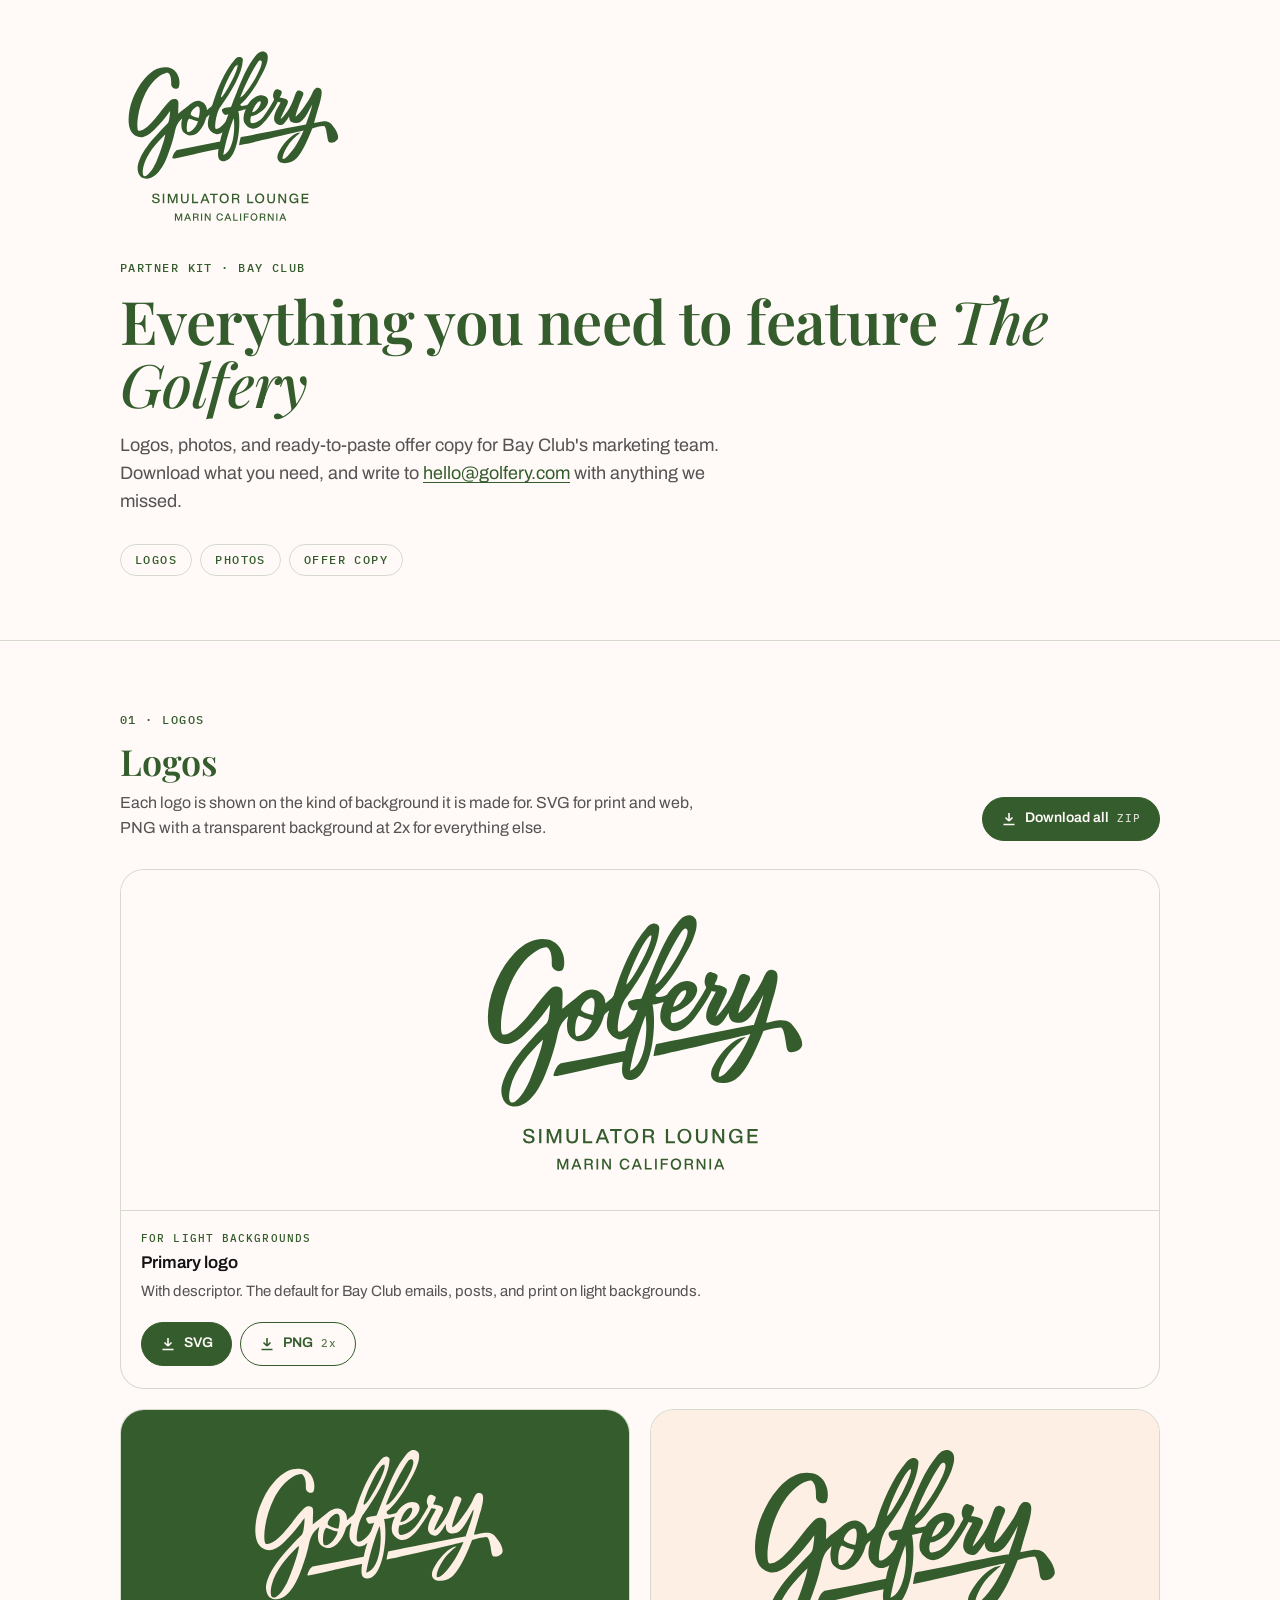
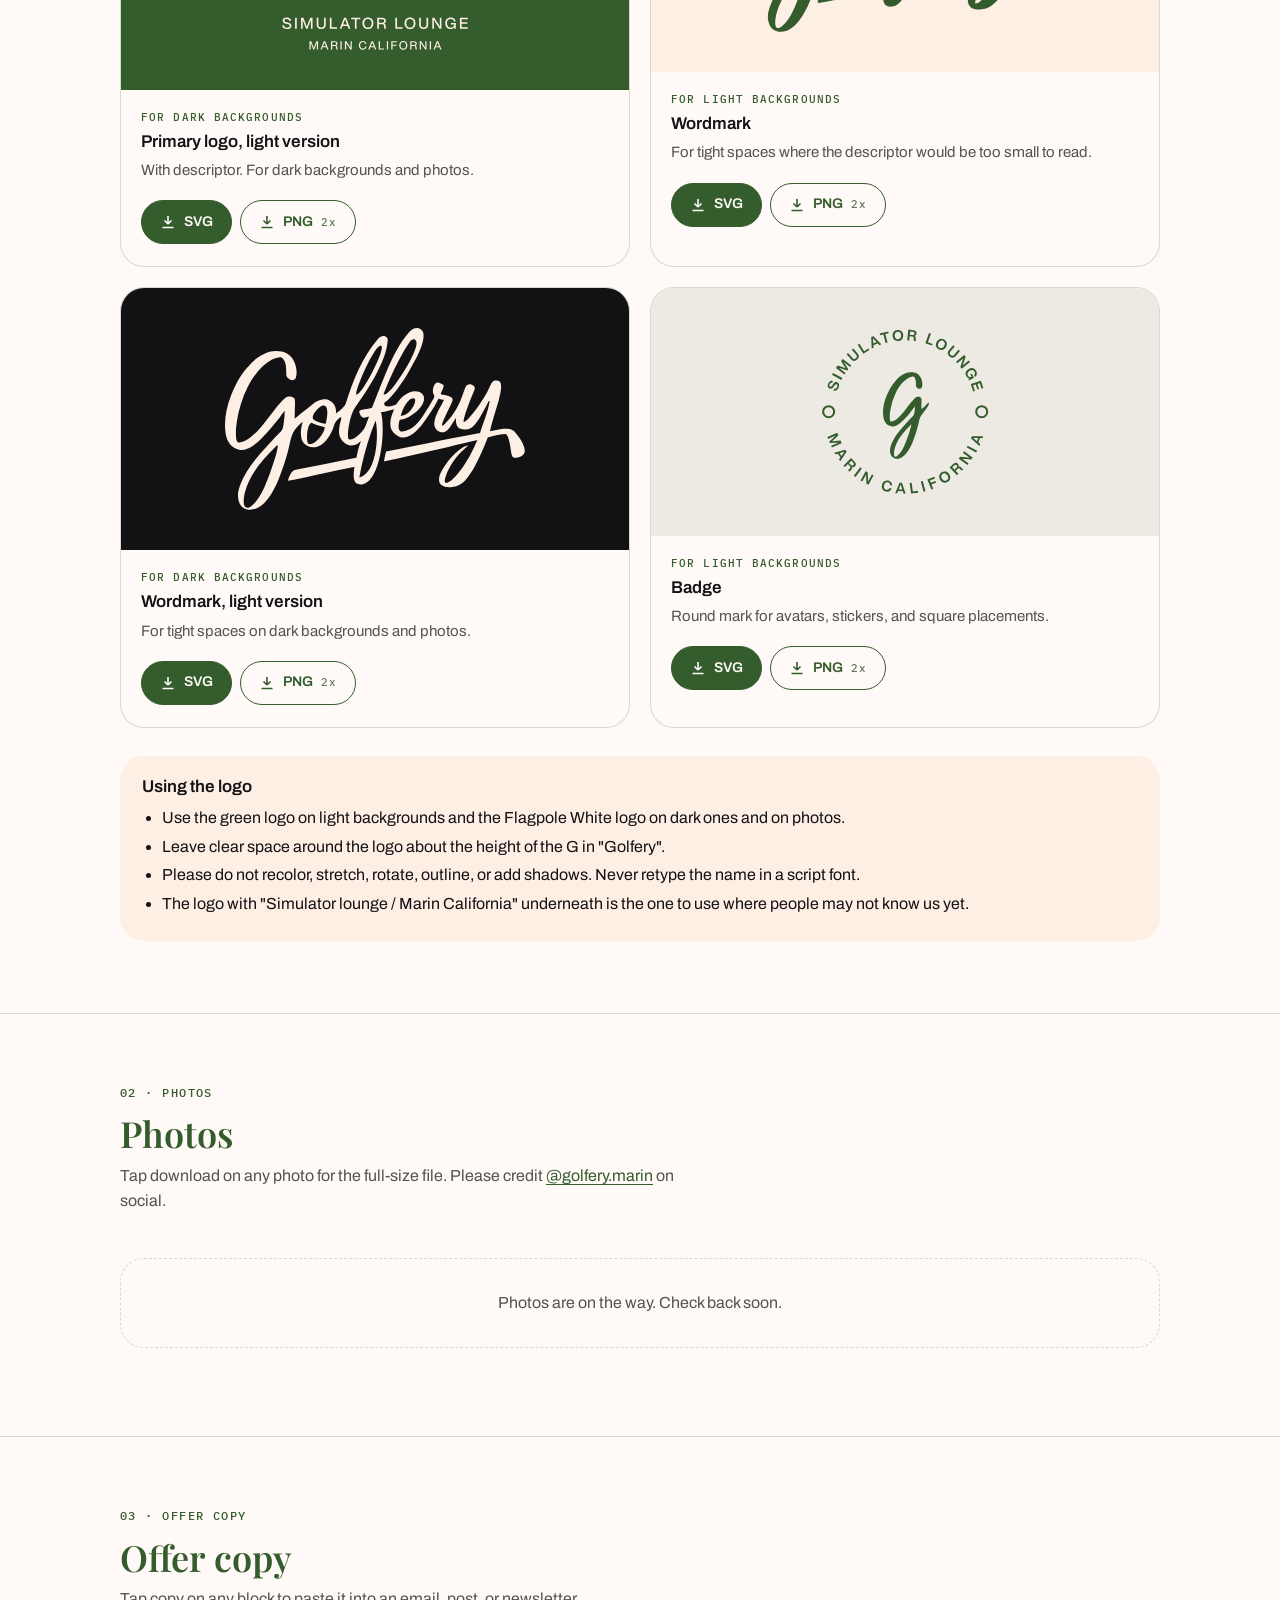
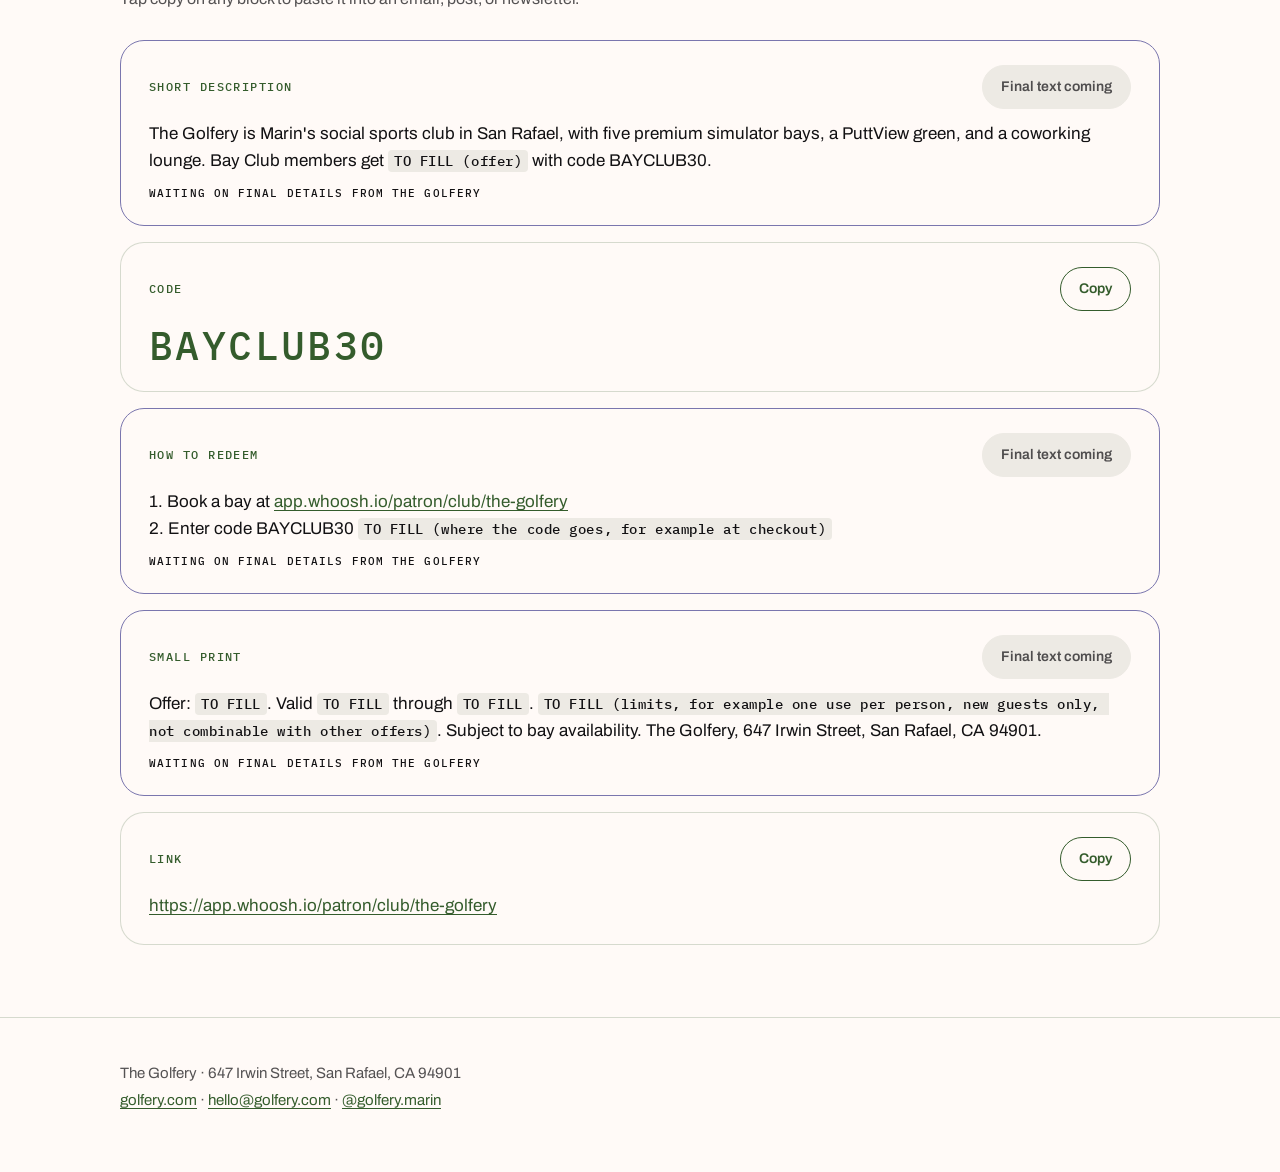
==== partners/bayclub/index.html @ 9bddb44e "Add a standalone Bay Club partner kit page New page at /partners/bayclub/ (noindex, not linked from " ====
<!doctype html>
<html lang="en">
<head>
  <meta charset="utf-8">
  <meta name="viewport" content="width=device-width, initial-scale=1">
  <title>The Golfery × Bay Club partner kit</title>
  <meta name="description" content="Logos, photos, and offer copy for Bay Club's marketing team.">
  <meta name="robots" content="noindex">
  <link rel="preconnect" href="https://fonts.googleapis.com">
  <link rel="preconnect" href="https://fonts.gstatic.com" crossorigin>
  <link href="https://fonts.googleapis.com/css2?family=Archivo:wght@400;500;600;700&family=IBM+Plex+Mono:wght@400;500&family=Playfair+Display:ital,wght@0,500;0,600;1,500&display=swap" rel="stylesheet">
  <link rel="icon" type="image/png" href="/assets/favicon.png">
  <style>
    /* Values from tokens/brand-tokens.json 0.5.0 */
    :root {
      --white: #FFFAF7;   /* chalk_white */
      --green: #345C2C;   /* golfery_green */
      --cream: #FEEFE5;   /* flagpole_white */
      --purple: #7A76AE;  /* accent_purple */
      --black: #121113;   /* shade_black */
      --grey: #EDEAE4;    /* hazy_grey */
      --rule: rgb(52 92 44 / 0.2);
      --muted: rgb(18 17 19 / 0.72);
      --display: "Playfair Display", Georgia, serif;
      --body: "Archivo", Helvetica, Arial, sans-serif;
      --mono: "IBM Plex Mono", Menlo, monospace;
      --radius: 24px;
    }
    * { box-sizing: border-box; }
    html { -webkit-text-size-adjust: 100%; }
    body {
      margin: 0;
      background: var(--white);
      color: var(--black);
      font: 400 16px/1.55 var(--body);
      -webkit-font-smoothing: antialiased;
    }
    a { color: var(--green); text-underline-offset: 3px; }
    a:focus-visible, button:focus-visible { outline: 2px solid var(--purple); outline-offset: 2px; }
    img { max-width: 100%; }

    .wrap { max-width: 1120px; margin: 0 auto; padding: 0 16px; }
    @media (min-width: 720px) { .wrap { padding: 0 40px; } }

    h1, h2 { font-family: var(--display); font-weight: 600; color: var(--green); margin: 0; }
    h1 { font-size: clamp(36px, 7vw, 60px); line-height: 1.04; letter-spacing: -0.01em; }
    h1 em { font-style: italic; font-weight: 500; }
    h2 { font-size: clamp(28px, 4.5vw, 36px); line-height: 1.1; }
    h3 { font: 600 17px/1.3 var(--body); margin: 0; color: var(--black); }
    .eyebrow {
      font: 500 12px/1.2 var(--mono);
      letter-spacing: 0.12em;
      text-transform: uppercase;
      color: var(--green);
      margin: 0 0 14px;
    }
    .lede { font-size: 18px; color: var(--muted); max-width: 60ch; margin: 18px 0 0; }
    .note { color: var(--muted); max-width: 66ch; margin: 10px 0 0; }

    /* Header */
    .top { padding: 32px 0 48px; border-bottom: 1px solid var(--rule); }
    .top__logo { display: block; width: 180px; height: auto; margin-bottom: 40px; }
    @media (min-width: 720px) { .top { padding: 48px 0 64px; } .top__logo { width: 220px; } }
    .jump { display: flex; flex-wrap: wrap; gap: 8px; margin: 28px 0 0; padding: 0; list-style: none; }
    .jump a {
      display: inline-block; padding: 8px 14px; border: 1px solid var(--rule); border-radius: 999px;
      font: 500 12px/1.2 var(--mono); letter-spacing: 0.12em; text-transform: uppercase; text-decoration: none;
    }
    .jump a:hover { background: var(--cream); }

    section { padding: 56px 0; border-bottom: 1px solid var(--rule); }
    @media (min-width: 720px) { section { padding: 72px 0; } }
    .section__head { display: flex; flex-wrap: wrap; align-items: end; justify-content: space-between; gap: 16px 24px; margin-bottom: 28px; }

    /* Buttons */
    .btn {
      display: inline-flex; align-items: center; justify-content: center; gap: 8px;
      min-height: 44px; padding: 10px 18px;
      border: 1px solid var(--green); border-radius: 999px;
      background: var(--green); color: var(--white);
      font: 600 14px/1.2 var(--body); text-decoration: none; cursor: pointer;
      white-space: nowrap;
    }
    .btn:hover { background: #2A4B24; }
    .btn--ghost { background: transparent; color: var(--green); }
    .btn--ghost:hover { background: var(--cream); }
    .btn[disabled] { cursor: not-allowed; background: var(--grey); border-color: var(--grey); color: var(--muted); }
    .btn svg { width: 16px; height: 16px; flex: none; }
    .btn__meta { font: 500 11px/1 var(--mono); letter-spacing: 0.08em; opacity: 0.8; }

    /* Logos */
    .grid { display: grid; gap: 20px; grid-template-columns: 1fr; }
    @media (min-width: 720px) { .grid { grid-template-columns: repeat(2, minmax(0, 1fr)); } }
    .card { border: 1px solid var(--rule); border-radius: var(--radius); overflow: hidden; background: var(--white); display: flex; flex-direction: column; }
    .card--wide { grid-column: 1 / -1; }
    .stage { display: grid; place-items: center; padding: 40px 24px; min-height: 220px; }
    .stage img { display: block; width: 100%; height: auto; max-width: 300px; max-height: 200px; object-fit: contain; }
    .card--wide .stage { min-height: 280px; }
    .card--wide .stage img { max-width: 380px; max-height: 260px; }
    .stage--badge img { max-width: 170px; }
    .stage--chalk { background: var(--white); border-bottom: 1px solid var(--rule); }
    .stage--cream { background: var(--cream); }
    .stage--grey { background: var(--grey); }
    .stage--green { background: var(--green); }
    .stage--black { background: var(--black); }
    .card__body { padding: 20px 20px 22px; display: flex; flex-direction: column; gap: 6px; flex: 1; }
    .card__use { margin: 0; color: var(--muted); font-size: 15px; }
    .card__bg { font: 500 11px/1.4 var(--mono); letter-spacing: 0.1em; text-transform: uppercase; color: var(--green); margin: 0; }
    .card__actions { display: flex; flex-wrap: wrap; gap: 8px; margin-top: 12px; }

    .rules { margin: 28px 0 0; padding: 20px 22px; background: var(--cream); border-radius: var(--radius); }
    .rules ul { margin: 8px 0 0; padding-left: 20px; }
    .rules li { margin: 4px 0; }

    /* Photos */
    .photos { display: grid; gap: 16px; grid-template-columns: repeat(auto-fill, minmax(min(100%, 240px), 1fr)); }
    .photo { margin: 0; border: 1px solid var(--rule); border-radius: var(--radius); overflow: hidden; background: var(--grey); display: flex; flex-direction: column; }
    .photo img { display: block; width: 100%; aspect-ratio: 4 / 5; object-fit: cover; background: var(--grey); }
    .photo figcaption { background: var(--white); padding: 14px 16px 16px; display: flex; flex-direction: column; gap: 10px; }
    .photo__name { font: 500 12px/1.4 var(--mono); letter-spacing: 0.04em; word-break: break-all; color: var(--black); }
    .empty { padding: 32px 24px; border: 1px dashed var(--rule); border-radius: var(--radius); color: var(--muted); text-align: center; }

    /* Copy blocks */
    .blocks { display: grid; gap: 16px; }
    .block { border: 1px solid var(--rule); border-radius: var(--radius); background: var(--white); padding: 20px; }
    @media (min-width: 720px) { .block { padding: 24px 28px; } }
    .block__head { display: flex; align-items: center; justify-content: space-between; gap: 12px; margin-bottom: 12px; }
    .block__head .eyebrow { margin: 0; }
    .block__text { margin: 0; white-space: pre-wrap; overflow-wrap: anywhere; font-size: 17px; line-height: 1.55; }
    .block--code .block__text { font: 500 clamp(28px, 7vw, 40px)/1.1 var(--mono); letter-spacing: 0.06em; color: var(--green); }
    .block--todo { border-color: var(--purple); }
    .todo { background: var(--grey); color: var(--black); font: 500 0.82em/1 var(--mono); letter-spacing: 0.04em; padding: 2px 6px; border-radius: 4px; }
    .block__flag { margin: 12px 0 0; font: 500 11px/1.4 var(--mono); letter-spacing: 0.1em; text-transform: uppercase; color: var(--black); }
    .copied { background: var(--black) !important; border-color: var(--black) !important; color: var(--white) !important; }

    footer { padding: 40px 0 56px; color: var(--muted); font-size: 15px; }
    footer p { margin: 4px 0; }

    @media (max-width: 479px) {
      .card__actions .btn, .photo .btn { flex: 1 1 auto; }
      .section__head .btn { width: 100%; }
    }
  </style>
</head>
<body>

<header class="top">
  <div class="wrap">
    <img class="top__logo" src="/assets/partners/bayclub/logos/golfery-wordmark-descriptor-green.svg" alt="The Golfery, simulator lounge, Marin California" width="768" height="604">
    <p class="eyebrow">Partner kit · Bay Club</p>
    <h1>Everything you need to feature <em>The Golfery</em></h1>
    <p class="lede">Logos, photos, and ready-to-paste offer copy for Bay Club's marketing team. Download what you need, and write to <a href="mailto:hello@golfery.com">hello@golfery.com</a> with anything we missed.</p>
    <ul class="jump">
      <li><a href="#logos">Logos</a></li>
      <li><a href="#photos">Photos</a></li>
      <li><a href="#offer">Offer copy</a></li>
    </ul>
  </div>
</header>

<main>
  <section id="logos">
    <div class="wrap">
      <div class="section__head">
        <div>
          <p class="eyebrow">01 · Logos</p>
          <h2>Logos</h2>
          <p class="note">Each logo is shown on the kind of background it is made for. SVG for print and web, PNG with a transparent background at 2x for everything else.</p>
        </div>
        <a class="btn" href="/assets/partners/bayclub/golfery-logos-bayclub.zip" download="golfery-logos-bayclub.zip">
          <svg viewBox="0 0 16 16" fill="none" stroke="currentColor" stroke-width="1.6" aria-hidden="true"><path d="M8 2v8m0 0 3.5-3.5M8 10 4.5 6.5M2.5 13.5h11"/></svg>
          Download all <span class="btn__meta">ZIP</span>
        </a>
      </div>

      <div class="grid" id="logo-grid"></div>

      <div class="rules">
        <h3>Using the logo</h3>
        <ul>
          <li>Use the green logo on light backgrounds and the Flagpole White logo on dark ones and on photos.</li>
          <li>Leave clear space around the logo about the height of the G in "Golfery".</li>
          <li>Please do not recolor, stretch, rotate, outline, or add shadows. Never retype the name in a script font.</li>
          <li>The logo with "Simulator lounge / Marin California" underneath is the one to use where people may not know us yet.</li>
        </ul>
      </div>
    </div>
  </section>

  <section id="photos">
    <div class="wrap">
      <div class="section__head">
        <div>
          <p class="eyebrow">02 · Photos</p>
          <h2>Photos</h2>
          <p class="note">Tap download on any photo for the full-size file. Please credit <a href="https://www.instagram.com/golfery.marin/" target="_blank" rel="noopener">@golfery.marin</a> on social.</p>
        </div>
      </div>
      <div class="photos" id="photo-grid" aria-live="polite"></div>
    </div>
  </section>

  <section id="offer">
    <div class="wrap">
      <div class="section__head">
        <div>
          <p class="eyebrow">03 · Offer copy</p>
          <h2>Offer copy</h2>
          <p class="note">Tap copy on any block to paste it into an email, post, or newsletter.</p>
        </div>
      </div>
      <div class="blocks" id="copy-blocks" aria-live="polite"></div>
    </div>
  </section>
</main>

<footer>
  <div class="wrap">
    <p>The Golfery · 647 Irwin Street, San Rafael, CA 94901</p>
    <p><a href="https://www.golfery.com" target="_blank" rel="noopener">golfery.com</a> · <a href="mailto:hello@golfery.com">hello@golfery.com</a> · <a href="https://www.instagram.com/golfery.marin/" target="_blank" rel="noopener">@golfery.marin</a></p>
  </div>
</footer>

<script>
(function () {
  "use strict";
  var BASE = "/assets/partners/bayclub/";
  var DL_ICON = '<svg viewBox="0 0 16 16" fill="none" stroke="currentColor" stroke-width="1.6" aria-hidden="true"><path d="M8 2v8m0 0 3.5-3.5M8 10 4.5 6.5M2.5 13.5h11"/></svg>';

  function el(tag, attrs, html) {
    var n = document.createElement(tag);
    for (var k in attrs || {}) n.setAttribute(k, attrs[k]);
    if (html != null) n.innerHTML = html;
    return n;
  }
  function esc(s) {
    return String(s).replace(/[&<>"']/g, function (c) {
      return { "&": "&amp;", "<": "&lt;", ">": "&gt;", '"': "&quot;", "'": "&#39;" }[c];
    });
  }
  function dlButton(href, name, label, meta, ghost) {
    return '<a class="btn' + (ghost ? " btn--ghost" : "") + '" href="' + esc(href) + '" download="' + esc(name) + '">' +
      DL_ICON + label + (meta ? ' <span class="btn__meta">' + esc(meta) + "</span>" : "") + "</a>";
  }

  /* 1. Logos */
  var LOGOS = [
    { id: "golfery-wordmark-descriptor-green", title: "Primary logo", use: "With descriptor. The default for Bay Club emails, posts, and print on light backgrounds.", bg: "chalk", bgName: "Light backgrounds", wide: true },
    { id: "golfery-wordmark-descriptor-flagpole", title: "Primary logo, light version", use: "With descriptor. For dark backgrounds and photos.", bg: "green", bgName: "Dark backgrounds" },
    { id: "golfery-wordmark-green", title: "Wordmark", use: "For tight spaces where the descriptor would be too small to read.", bg: "cream", bgName: "Light backgrounds" },
    { id: "golfery-wordmark-flagpole", title: "Wordmark, light version", use: "For tight spaces on dark backgrounds and photos.", bg: "black", bgName: "Dark backgrounds" },
    { id: "golfery-badge-green", title: "Badge", use: "Round mark for avatars, stickers, and square placements.", bg: "grey", bgName: "Light backgrounds", badge: true }
  ];
  var grid = document.getElementById("logo-grid");
  LOGOS.forEach(function (l) {
    var card = el("article", { class: "card" + (l.wide ? " card--wide" : "") });
    card.innerHTML =
      '<div class="stage stage--' + l.bg + (l.badge ? " stage--badge" : "") + '">' +
        '<img src="' + BASE + "logos/" + l.id + '.svg" alt="' + esc(l.title) + '" loading="lazy">' +
      "</div>" +
      '<div class="card__body">' +
        '<p class="card__bg">For ' + esc(l.bgName.toLowerCase()) + "</p>" +
        "<h3>" + esc(l.title) + "</h3>" +
        '<p class="card__use">' + esc(l.use) + "</p>" +
        '<div class="card__actions">' +
          dlButton(BASE + "logos/" + l.id + ".svg", l.id + ".svg", "SVG", null, false) +
          dlButton(BASE + "logos/" + l.id + "@2x.png", l.id + "@2x.png", "PNG", "2x", true) +
        "</div>" +
      "</div>";
    grid.appendChild(card);
  });

  /* 2. Photos, listed by scripts/bayclub-photos-manifest.mjs at deploy time */
  var photoGrid = document.getElementById("photo-grid");
  function emptyPhotos(msg) {
    photoGrid.innerHTML = '<p class="empty" style="grid-column:1/-1">' + esc(msg) + "</p>";
  }
  function prettyName(file) {
    return file.replace(/\.[^.]+$/, "").replace(/[-_]+/g, " ").replace(/^\w/, function (c) { return c.toUpperCase(); });
  }
  function size(bytes) {
    if (!bytes) return "";
    return bytes >= 1048576 ? (bytes / 1048576).toFixed(1) + " MB" : Math.max(1, Math.round(bytes / 1024)) + " KB";
  }
  fetch(BASE + "photos/manifest.json", { cache: "no-store" })
    .then(function (r) { if (!r.ok) throw new Error(r.status); return r.json(); })
    .then(function (data) {
      var photos = (data && data.photos) || [];
      if (!photos.length) return emptyPhotos("Photos are on the way. Check back soon.");
      photos.forEach(function (p) {
        var src = BASE + "photos/" + encodeURIComponent(p.file);
        var fig = el("figure", { class: "photo" });
        fig.innerHTML =
          '<img src="' + src + '" alt="' + esc(prettyName(p.file)) + '" loading="lazy" decoding="async">' +
          "<figcaption>" +
            '<span class="photo__name">' + esc(p.file) + "</span>" +
            dlButton(src, p.file, "Download", size(p.bytes), false) +
          "</figcaption>";
        photoGrid.appendChild(fig);
      });
    })
    .catch(function () { emptyPhotos("Photos are on the way. Check back soon."); });

  /* 3. Offer copy, from copy.md. Each "## Heading" is one block. */
  var ORDER = ["short description", "code", "how to redeem", "small print", "link"];
  var blocksEl = document.getElementById("copy-blocks");
  var TODO = /\bTO (FILL|CONFIRM)\b(\s*\([^)]*\))?/g;

  function parseCopy(md) {
    md = md.replace(/<!--[\s\S]*?-->/g, "").replace(/\r\n?/g, "\n");
    var out = [], cur = null;
    md.split("\n").forEach(function (line) {
      var h = /^##\s+(.+?)\s*#*\s*$/.exec(line);
      if (h) { cur = { title: h[1], lines: [] }; out.push(cur); }
      else if (cur) cur.lines.push(line);
    });
    return out.map(function (b) {
      return { title: b.title, text: b.lines.join("\n").replace(/^\n+|\s+$/g, "") };
    }).filter(function (b) { return b.text; })
      .sort(function (a, b) {
        var ia = ORDER.indexOf(a.title.toLowerCase()), ib = ORDER.indexOf(b.title.toLowerCase());
        return (ia < 0 ? 99 : ia) - (ib < 0 ? 99 : ib);
      });
  }
  function render(text) {
    // Escape, highlight placeholders, then link bare URLs and domains.
    var html = esc(text).replace(TODO, function (m) { return '<span class="todo">' + m + "</span>"; });
    return html.replace(/\b((?:https?:\/\/)?(?:[a-z0-9-]+\.)+(?:com|io|org|net|club)(?:\/[^\s<]*[^\s<.,:;)])?)/gi, function (u) {
      var href = /^https?:/i.test(u) ? u : "https://" + u;
      return '<a href="' + href + '" target="_blank" rel="noopener">' + u + "</a>";
    });
  }
  function copyText(text) {
    if (navigator.clipboard && window.isSecureContext) return navigator.clipboard.writeText(text);
    return new Promise(function (resolve, reject) {
      var ta = el("textarea", { readonly: "", style: "position:fixed;top:-999px;opacity:0" });
      ta.value = text;
      document.body.appendChild(ta);
      ta.select();
      try { document.execCommand("copy") ? resolve() : reject(); } catch (e) { reject(e); }
      document.body.removeChild(ta);
    });
  }

  fetch(BASE + "copy.md", { cache: "no-store" })
    .then(function (r) { if (!r.ok) throw new Error(r.status); return r.text(); })
    .then(function (md) {
      var blocks = parseCopy(md);
      if (!blocks.length) throw new Error("empty");
      blocks.forEach(function (b) {
        var todo = new RegExp(TODO.source).test(b.text);
        var isCode = b.title.toLowerCase() === "code";
        var card = el("article", { class: "block" + (isCode ? " block--code" : "") + (todo ? " block--todo" : "") });
        card.innerHTML =
          '<div class="block__head">' +
            '<p class="eyebrow">' + esc(b.title) + "</p>" +
            '<button class="btn btn--ghost" type="button"' + (todo ? " disabled" : "") + ">" +
              (todo ? "Final text coming" : "Copy") +
            "</button>" +
          "</div>" +
          '<p class="block__text">' + render(b.text) + "</p>" +
          (todo ? '<p class="block__flag">Waiting on final details from The Golfery</p>' : "");
        var btn = card.querySelector("button");
        if (!todo) {
          btn.setAttribute("aria-label", "Copy " + b.title.toLowerCase());
          btn.addEventListener("click", function () {
            copyText(b.text).then(function () {
              btn.textContent = "Copied";
              btn.classList.add("copied");
              setTimeout(function () { btn.textContent = "Copy"; btn.classList.remove("copied"); }, 1800);
            }, function () { btn.textContent = "Select and copy"; });
          });
        }
        blocksEl.appendChild(card);
      });
    })
    .catch(function () {
      blocksEl.innerHTML = '<p class="empty">Offer copy is on the way. Write to <a href="mailto:hello@golfery.com">hello@golfery.com</a> if you need it sooner.</p>';
    });
})();
</script>
</body>
</html>
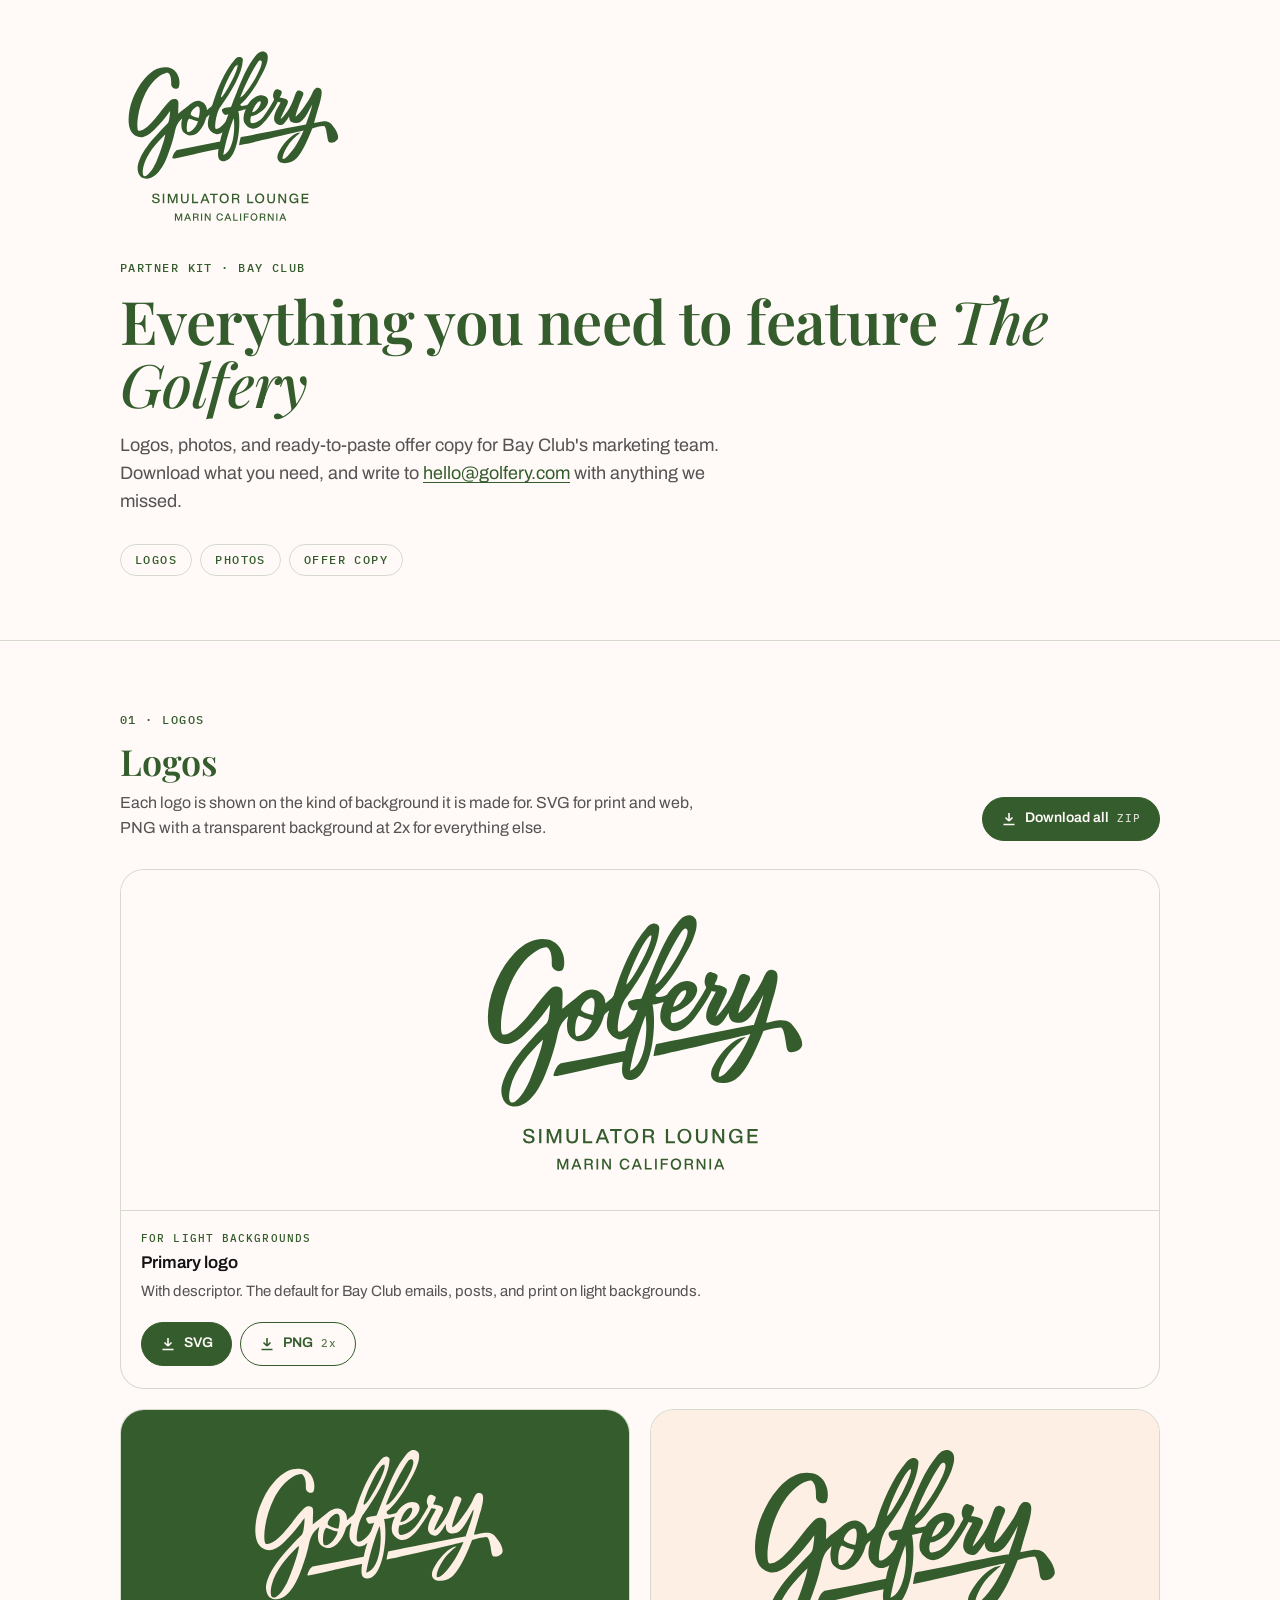
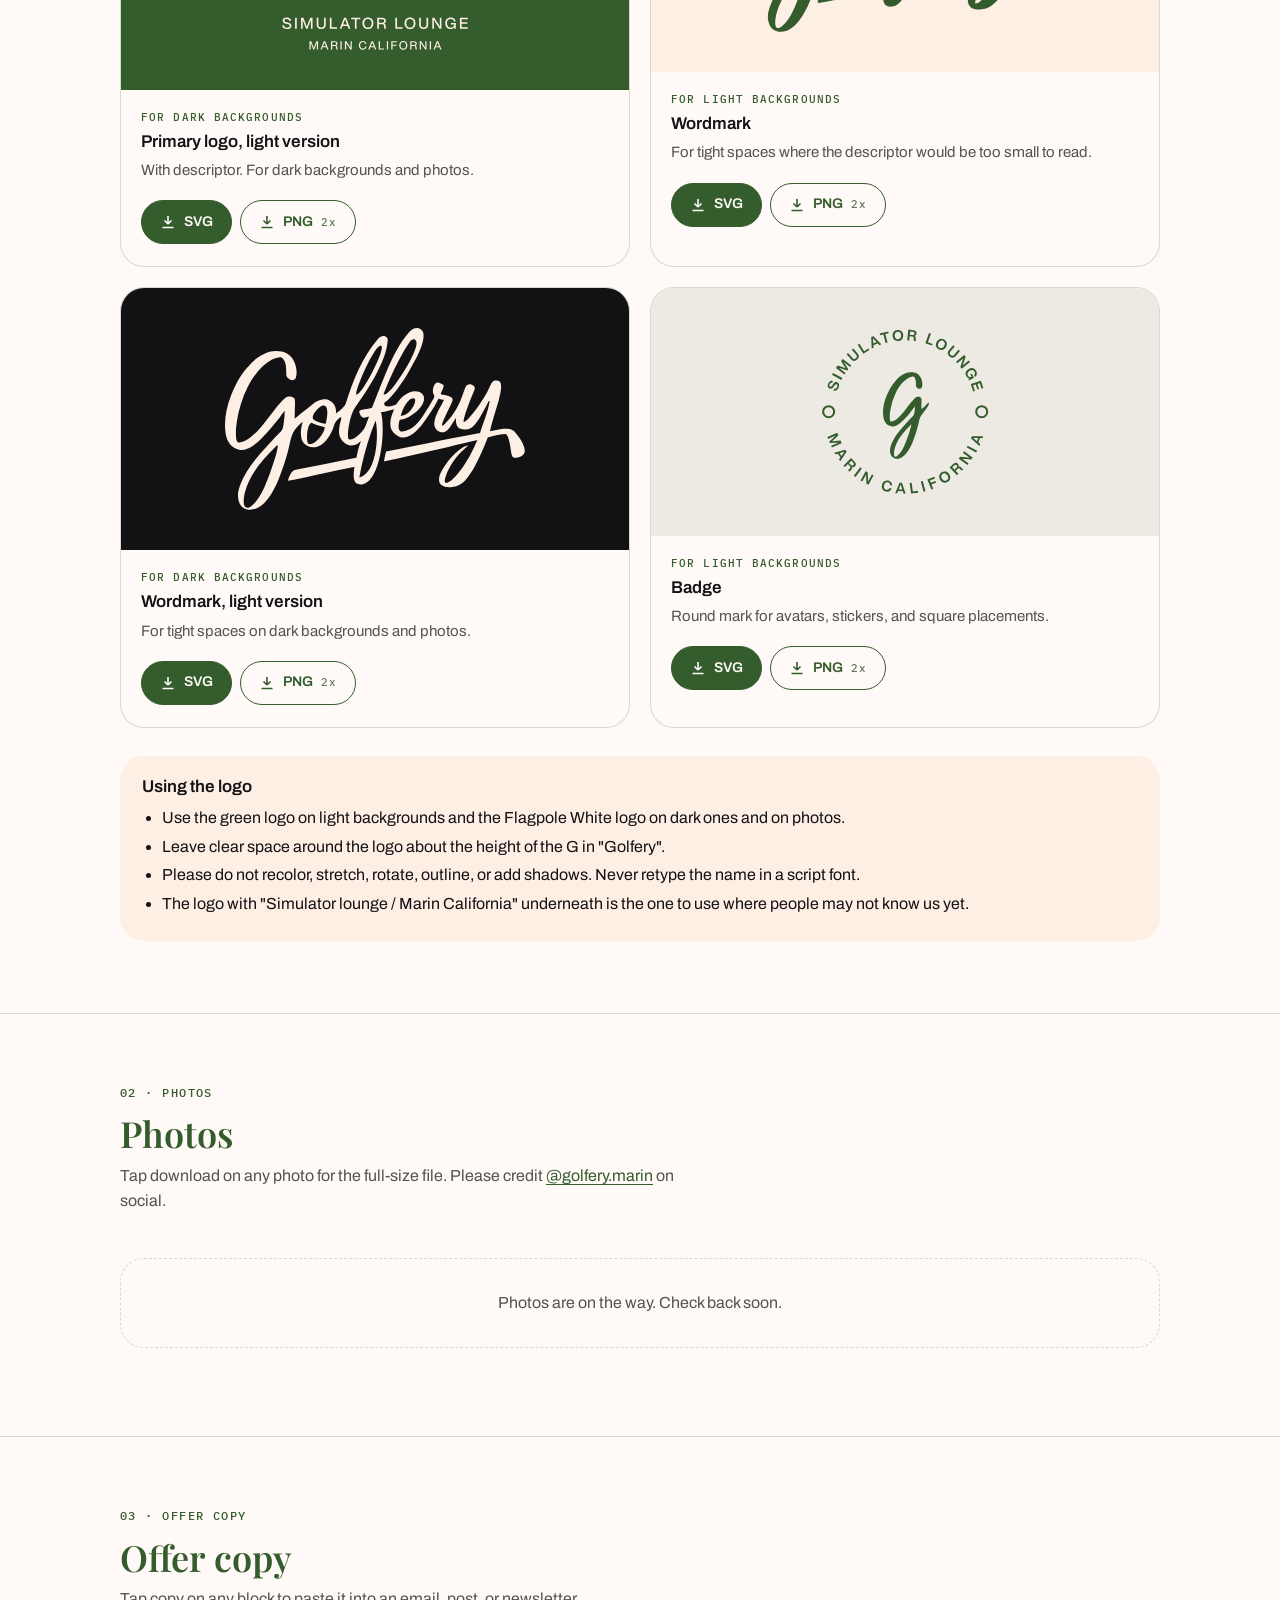
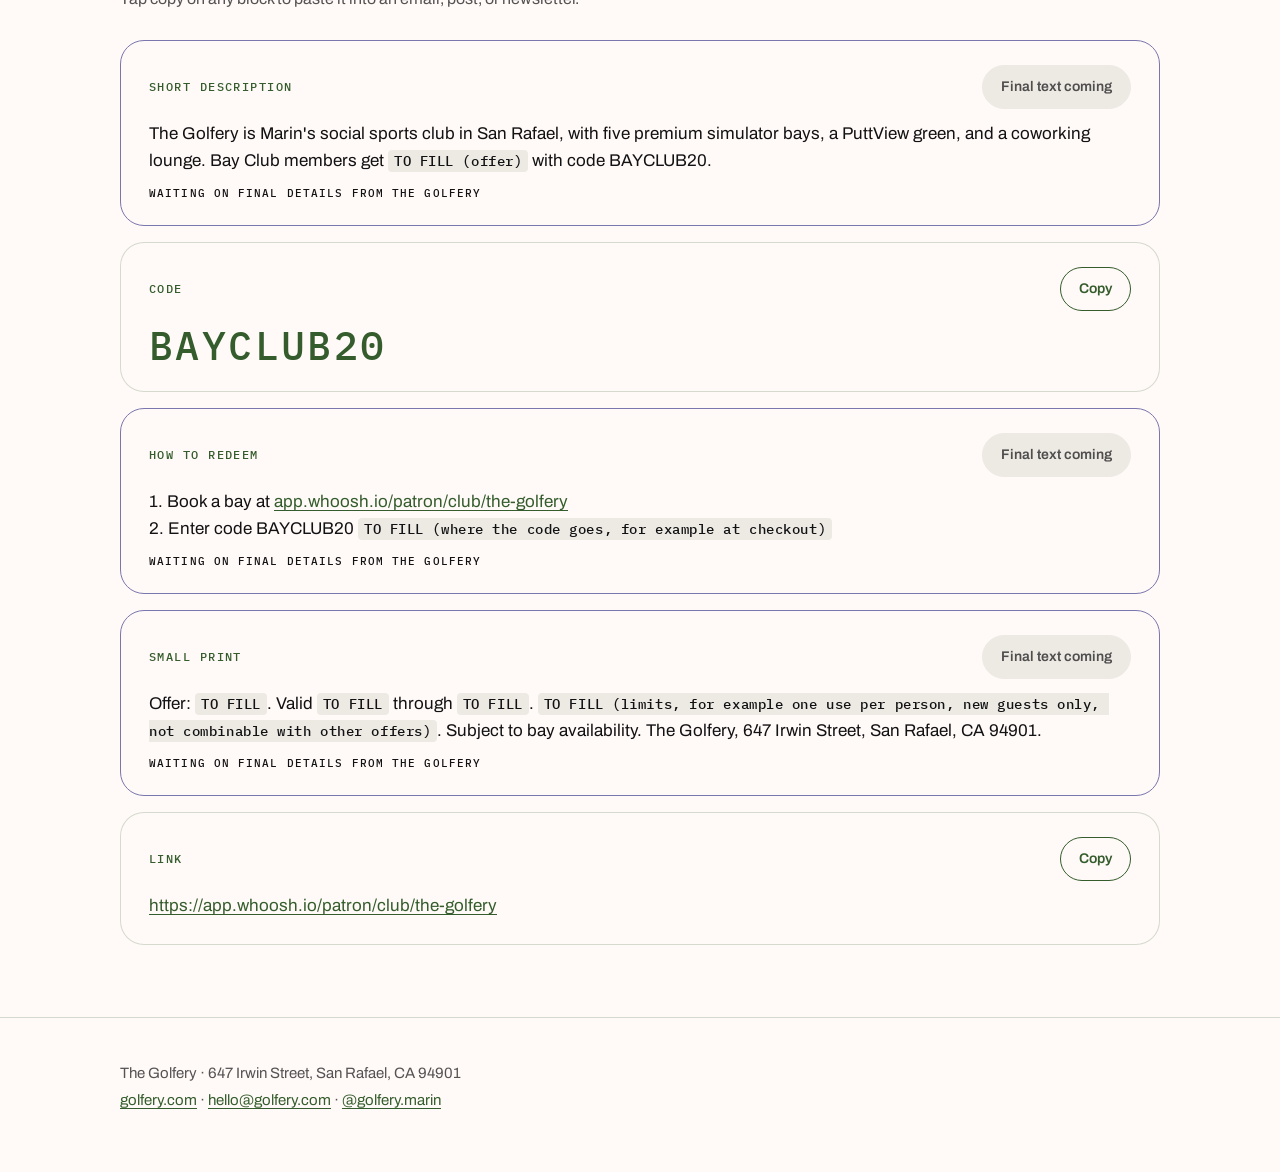
==== commit a29bcff8: "Add the Bay Club offer flyers to the partner kit Two 1024x1536 flyers go in the photos folder, numbe" ====
--- a/partners/bayclub/index.html
+++ b/partners/bayclub/index.html
@@ -113,9 +113,9 @@
     .rules li { margin: 4px 0; }
 
     /* Photos */
-    .photos { display: grid; gap: 16px; grid-template-columns: repeat(auto-fill, minmax(min(100%, 240px), 1fr)); }
+    .photos { display: grid; gap: 16px; grid-template-columns: repeat(auto-fill, minmax(min(100%, 300px), 1fr)); }
     .photo { margin: 0; border: 1px solid var(--rule); border-radius: var(--radius); overflow: hidden; background: var(--grey); display: flex; flex-direction: column; }
-    .photo img { display: block; width: 100%; aspect-ratio: 4 / 5; object-fit: cover; background: var(--grey); }
+    .photo img { display: block; width: 100%; height: auto; background: var(--grey); }
     .photo figcaption { background: var(--white); padding: 14px 16px 16px; display: flex; flex-direction: column; gap: 10px; }
     .photo__name { font: 500 12px/1.4 var(--mono); letter-spacing: 0.04em; word-break: break-all; color: var(--black); }
     .empty { padding: 32px 24px; border: 1px dashed var(--rule); border-radius: var(--radius); color: var(--muted); text-align: center; }
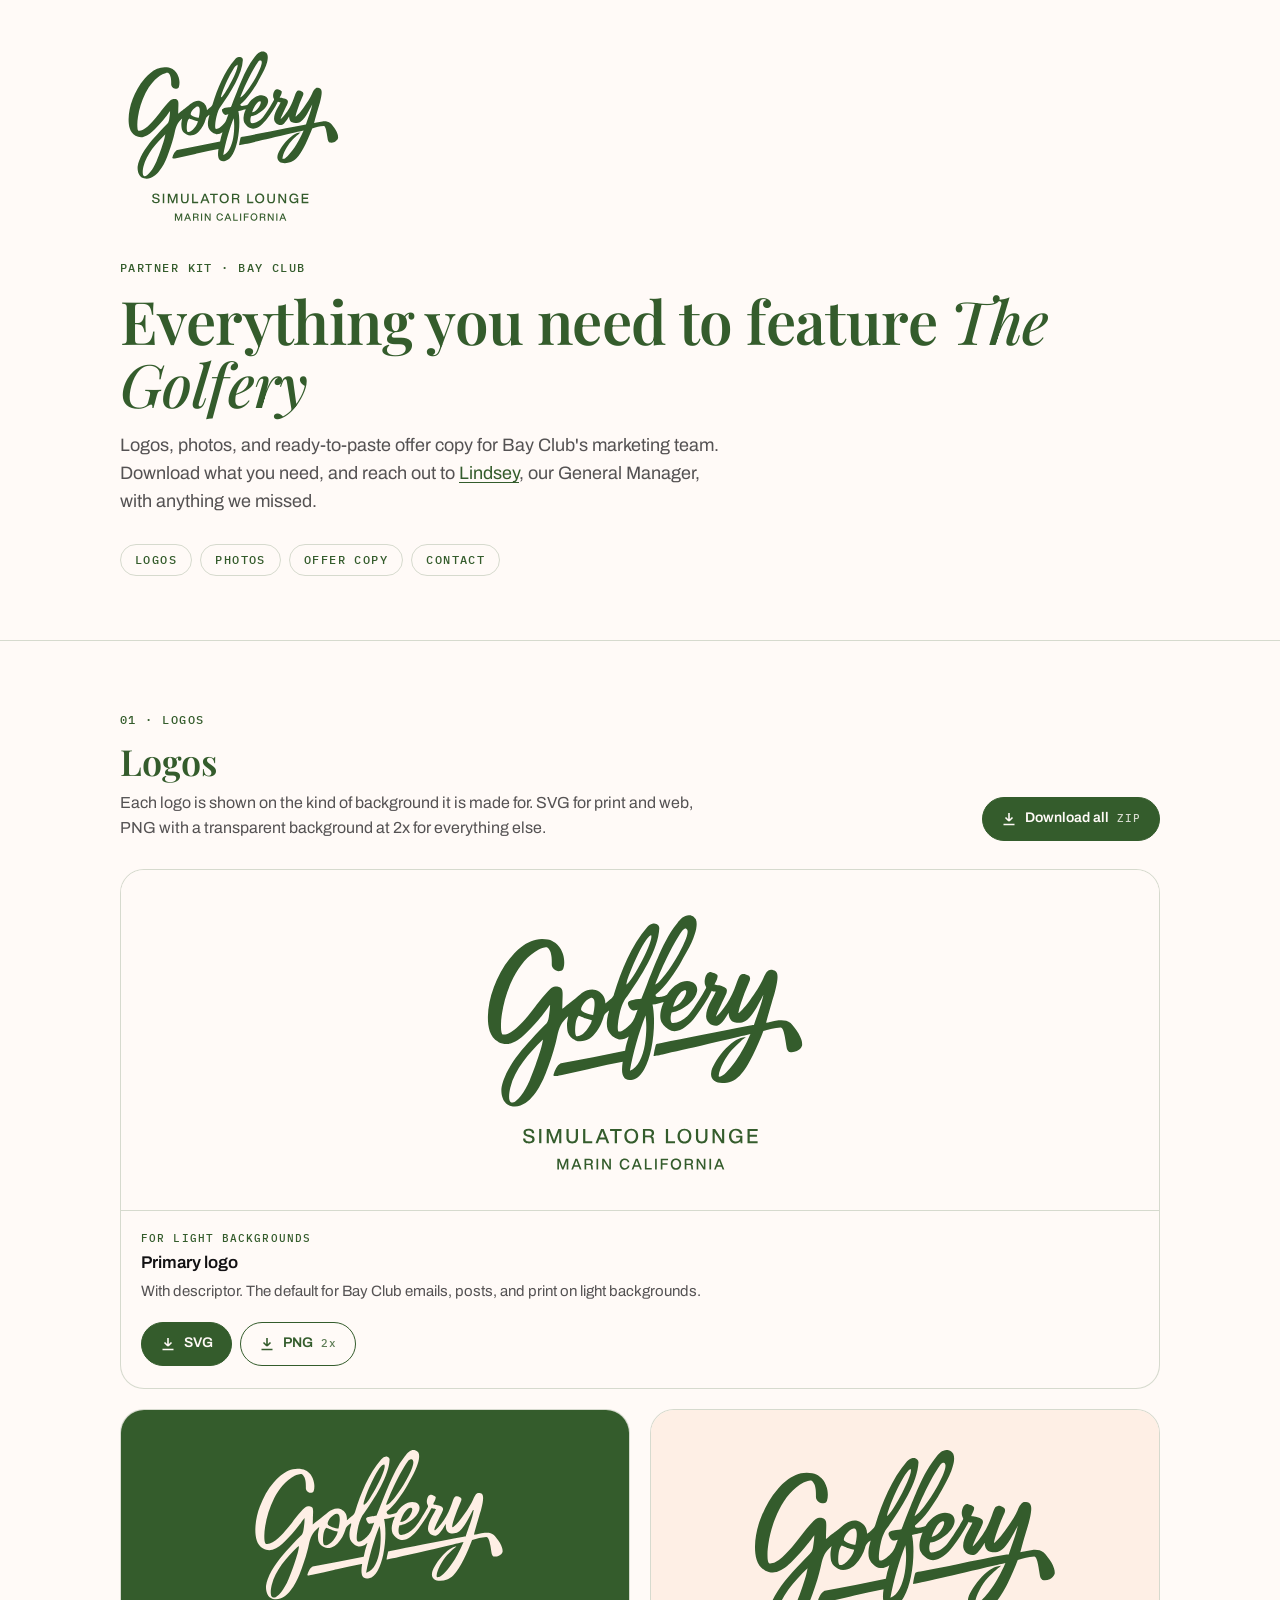
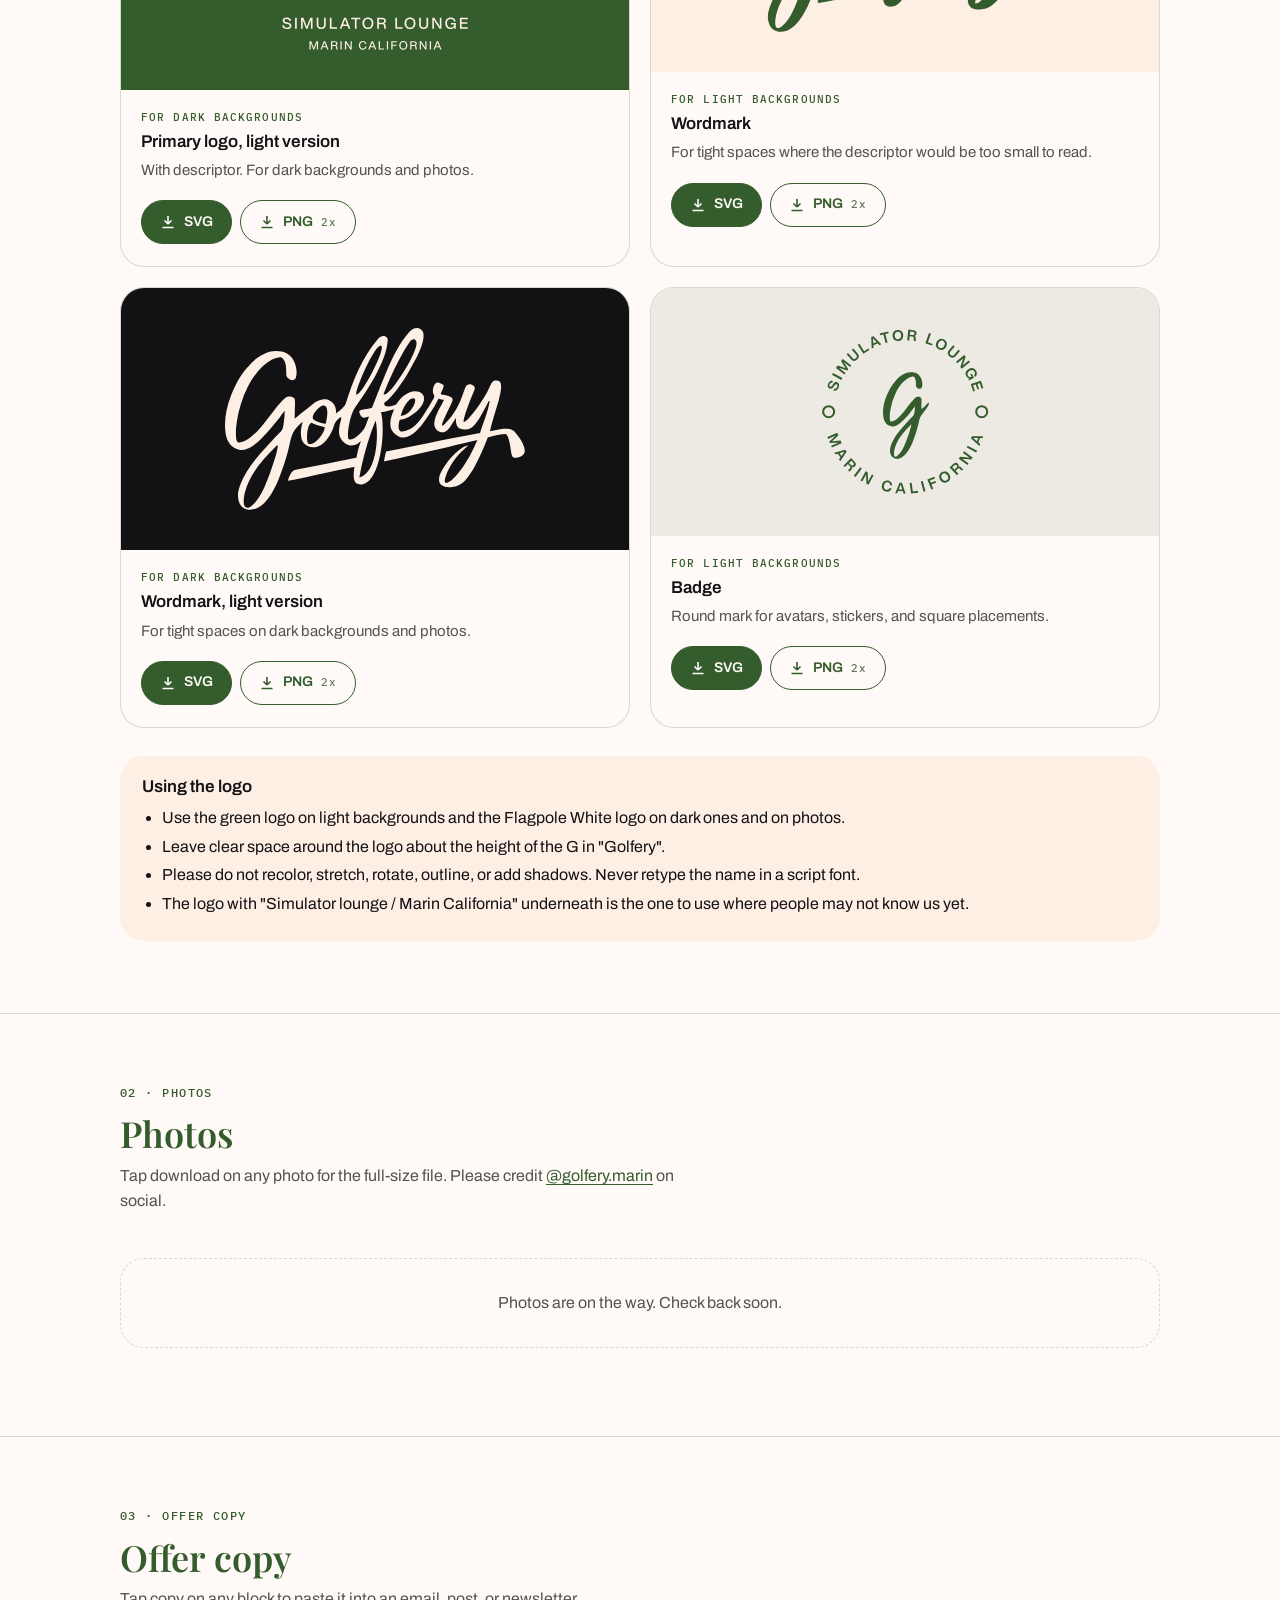
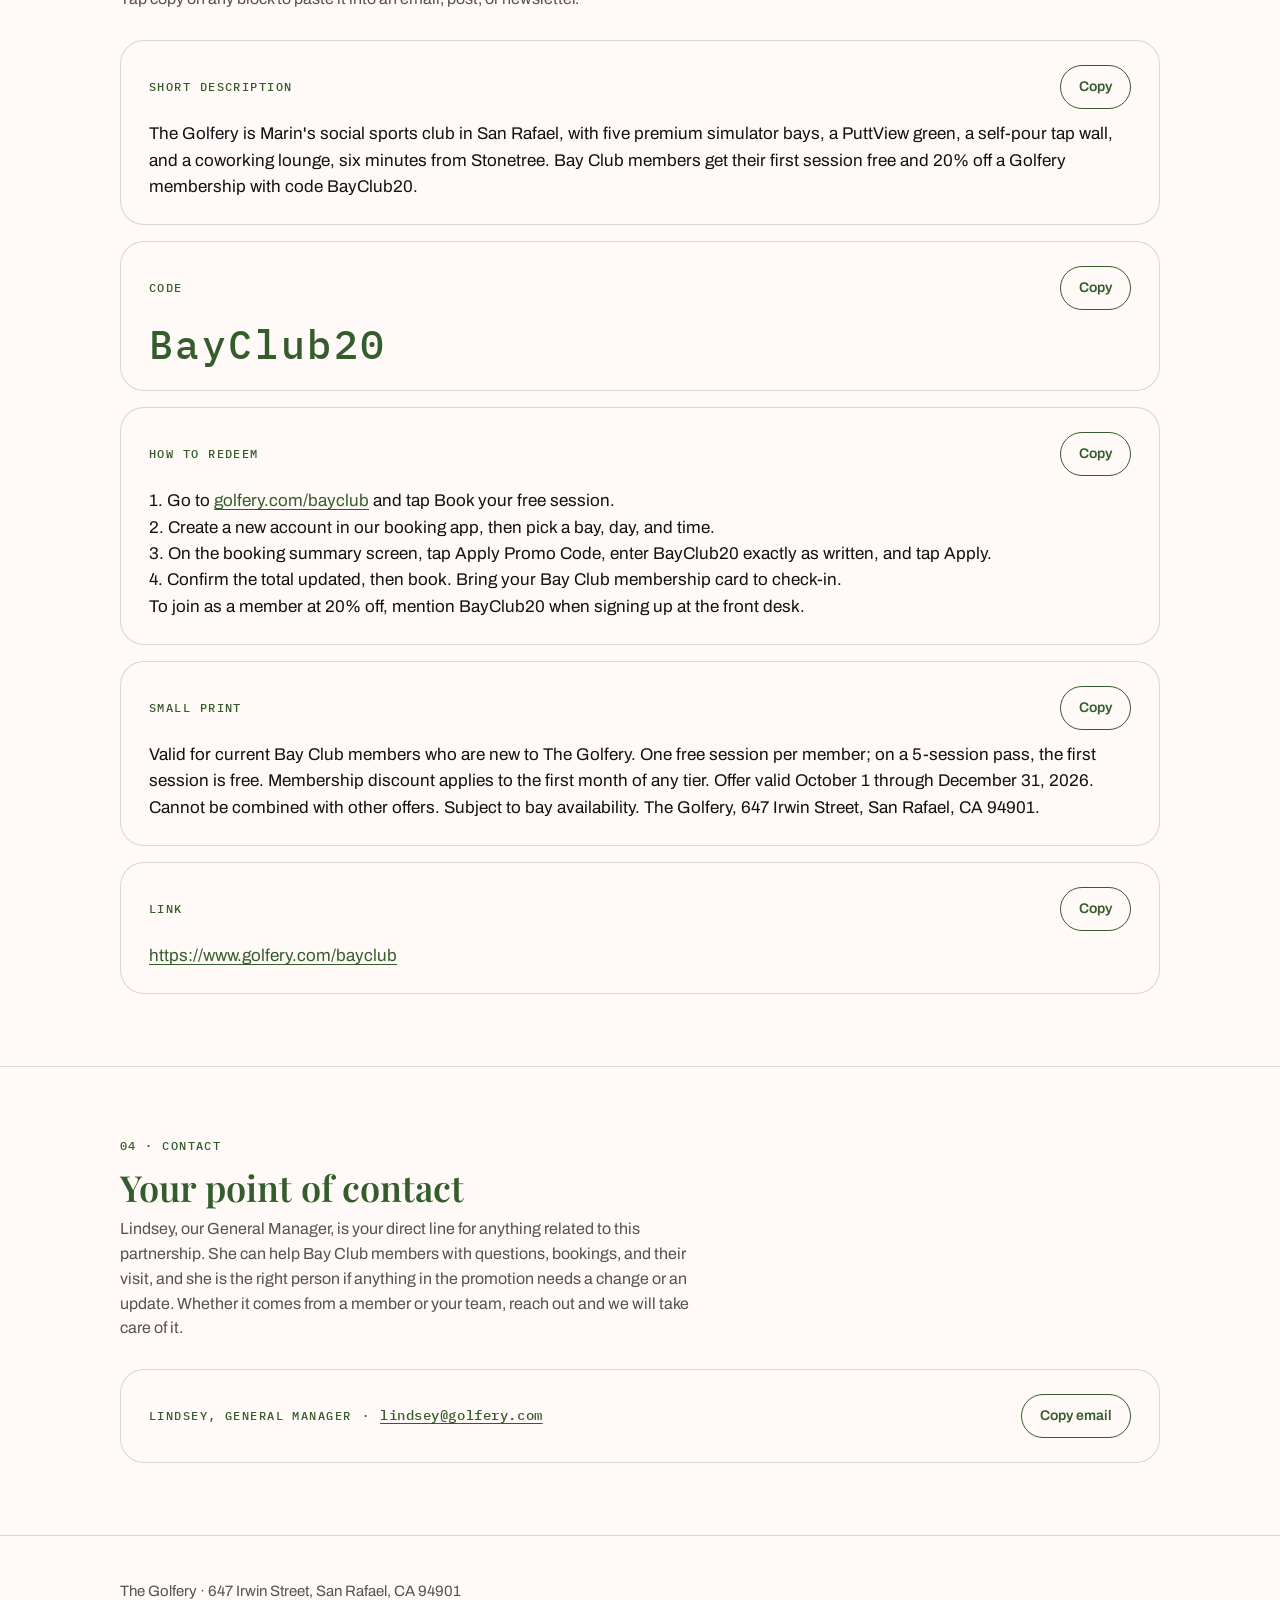
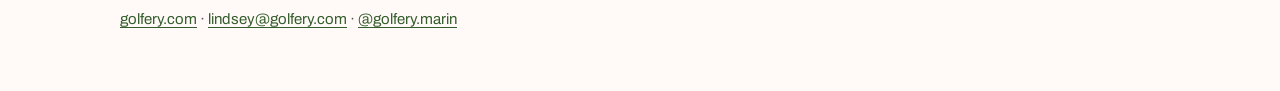
==== commit 5d72d272: "Make Lindsey the Bay Club partner kit contact Replaces hello@golfery.com with lindsey@golfery.com in" ====
--- a/partners/bayclub/index.html
+++ b/partners/bayclub/index.html
@@ -133,6 +133,11 @@
     .block__flag { margin: 12px 0 0; font: 500 11px/1.4 var(--mono); letter-spacing: 0.1em; text-transform: uppercase; color: var(--black); }
     .copied { background: var(--black) !important; border-color: var(--black) !important; color: var(--white) !important; }
 
+    .contact { display: flex; flex-wrap: wrap; align-items: center; justify-content: space-between; gap: 12px 16px; }
+    .contact__line { margin: 0; display: flex; flex-wrap: wrap; align-items: baseline; gap: 4px 10px; font: 500 12px/1.4 var(--mono); letter-spacing: 0.12em; color: var(--green); }
+    .contact__name { text-transform: uppercase; }
+    .contact__email { font-size: 14px; letter-spacing: 0.04em; overflow-wrap: anywhere; }
+
     footer { padding: 40px 0 56px; color: var(--muted); font-size: 15px; }
     footer p { margin: 4px 0; }
 
@@ -149,11 +154,12 @@
     <img class="top__logo" src="/assets/partners/bayclub/logos/golfery-wordmark-descriptor-green.svg" alt="The Golfery, simulator lounge, Marin California" width="768" height="604">
     <p class="eyebrow">Partner kit · Bay Club</p>
     <h1>Everything you need to feature <em>The Golfery</em></h1>
-    <p class="lede">Logos, photos, and ready-to-paste offer copy for Bay Club's marketing team. Download what you need, and write to <a href="mailto:hello@golfery.com">hello@golfery.com</a> with anything we missed.</p>
+    <p class="lede">Logos, photos, and ready-to-paste offer copy for Bay Club's marketing team. Download what you need, and reach out to <a href="mailto:lindsey@golfery.com">Lindsey</a>, our General Manager, with anything we missed.</p>
     <ul class="jump">
       <li><a href="#logos">Logos</a></li>
       <li><a href="#photos">Photos</a></li>
       <li><a href="#offer">Offer copy</a></li>
+      <li><a href="#contact">Contact</a></li>
     </ul>
   </div>
 </header>
@@ -212,12 +218,32 @@
       <div class="blocks" id="copy-blocks" aria-live="polite"></div>
     </div>
   </section>
+
+  <section id="contact">
+    <div class="wrap">
+      <div class="section__head">
+        <div>
+          <p class="eyebrow">04 · Contact</p>
+          <h2>Your point of contact</h2>
+          <p class="note">Lindsey, our General Manager, is your direct line for anything related to this partnership. She can help Bay Club members with questions, bookings, and their visit, and she is the right person if anything in the promotion needs a change or an update. Whether it comes from a member or your team, reach out and we will take care of it.</p>
+        </div>
+      </div>
+      <div class="block contact">
+        <p class="contact__line">
+          <span class="contact__name">Lindsey, General Manager</span>
+          <span aria-hidden="true">·</span>
+          <a class="contact__email" href="mailto:lindsey@golfery.com">lindsey@golfery.com</a>
+        </p>
+        <button class="btn btn--ghost" type="button" id="copy-email" data-copy="lindsey@golfery.com" aria-label="Copy Lindsey's email address">Copy email</button>
+      </div>
+    </div>
+  </section>
 </main>
 
 <footer>
   <div class="wrap">
     <p>The Golfery · 647 Irwin Street, San Rafael, CA 94901</p>
-    <p><a href="https://www.golfery.com" target="_blank" rel="noopener">golfery.com</a> · <a href="mailto:hello@golfery.com">hello@golfery.com</a> · <a href="https://www.instagram.com/golfery.marin/" target="_blank" rel="noopener">@golfery.marin</a></p>
+    <p><a href="https://www.golfery.com" target="_blank" rel="noopener">golfery.com</a> · <a href="mailto:lindsey@golfery.com">lindsey@golfery.com</a> · <a href="https://www.instagram.com/golfery.marin/" target="_blank" rel="noopener">@golfery.marin</a></p>
   </div>
 </footer>
 
@@ -341,6 +367,15 @@
       document.body.removeChild(ta);
     });
   }
+
+  var emailBtn = document.getElementById("copy-email");
+  emailBtn.addEventListener("click", function () {
+    copyText(emailBtn.getAttribute("data-copy")).then(function () {
+      emailBtn.textContent = "Copied";
+      emailBtn.classList.add("copied");
+      setTimeout(function () { emailBtn.textContent = "Copy email"; emailBtn.classList.remove("copied"); }, 1800);
+    }, function () { emailBtn.textContent = "Select and copy"; });
+  });
 
   fetch(BASE + "copy.md", { cache: "no-store" })
     .then(function (r) { if (!r.ok) throw new Error(r.status); return r.text(); })
@@ -375,7 +410,7 @@
       });
     })
     .catch(function () {
-      blocksEl.innerHTML = '<p class="empty">Offer copy is on the way. Write to <a href="mailto:hello@golfery.com">hello@golfery.com</a> if you need it sooner.</p>';
+      blocksEl.innerHTML = '<p class="empty">Offer copy is on the way. Reach out to Lindsey at <a href="mailto:lindsey@golfery.com">lindsey@golfery.com</a> if you need it sooner.</p>';
     });
 })();
 </script>
